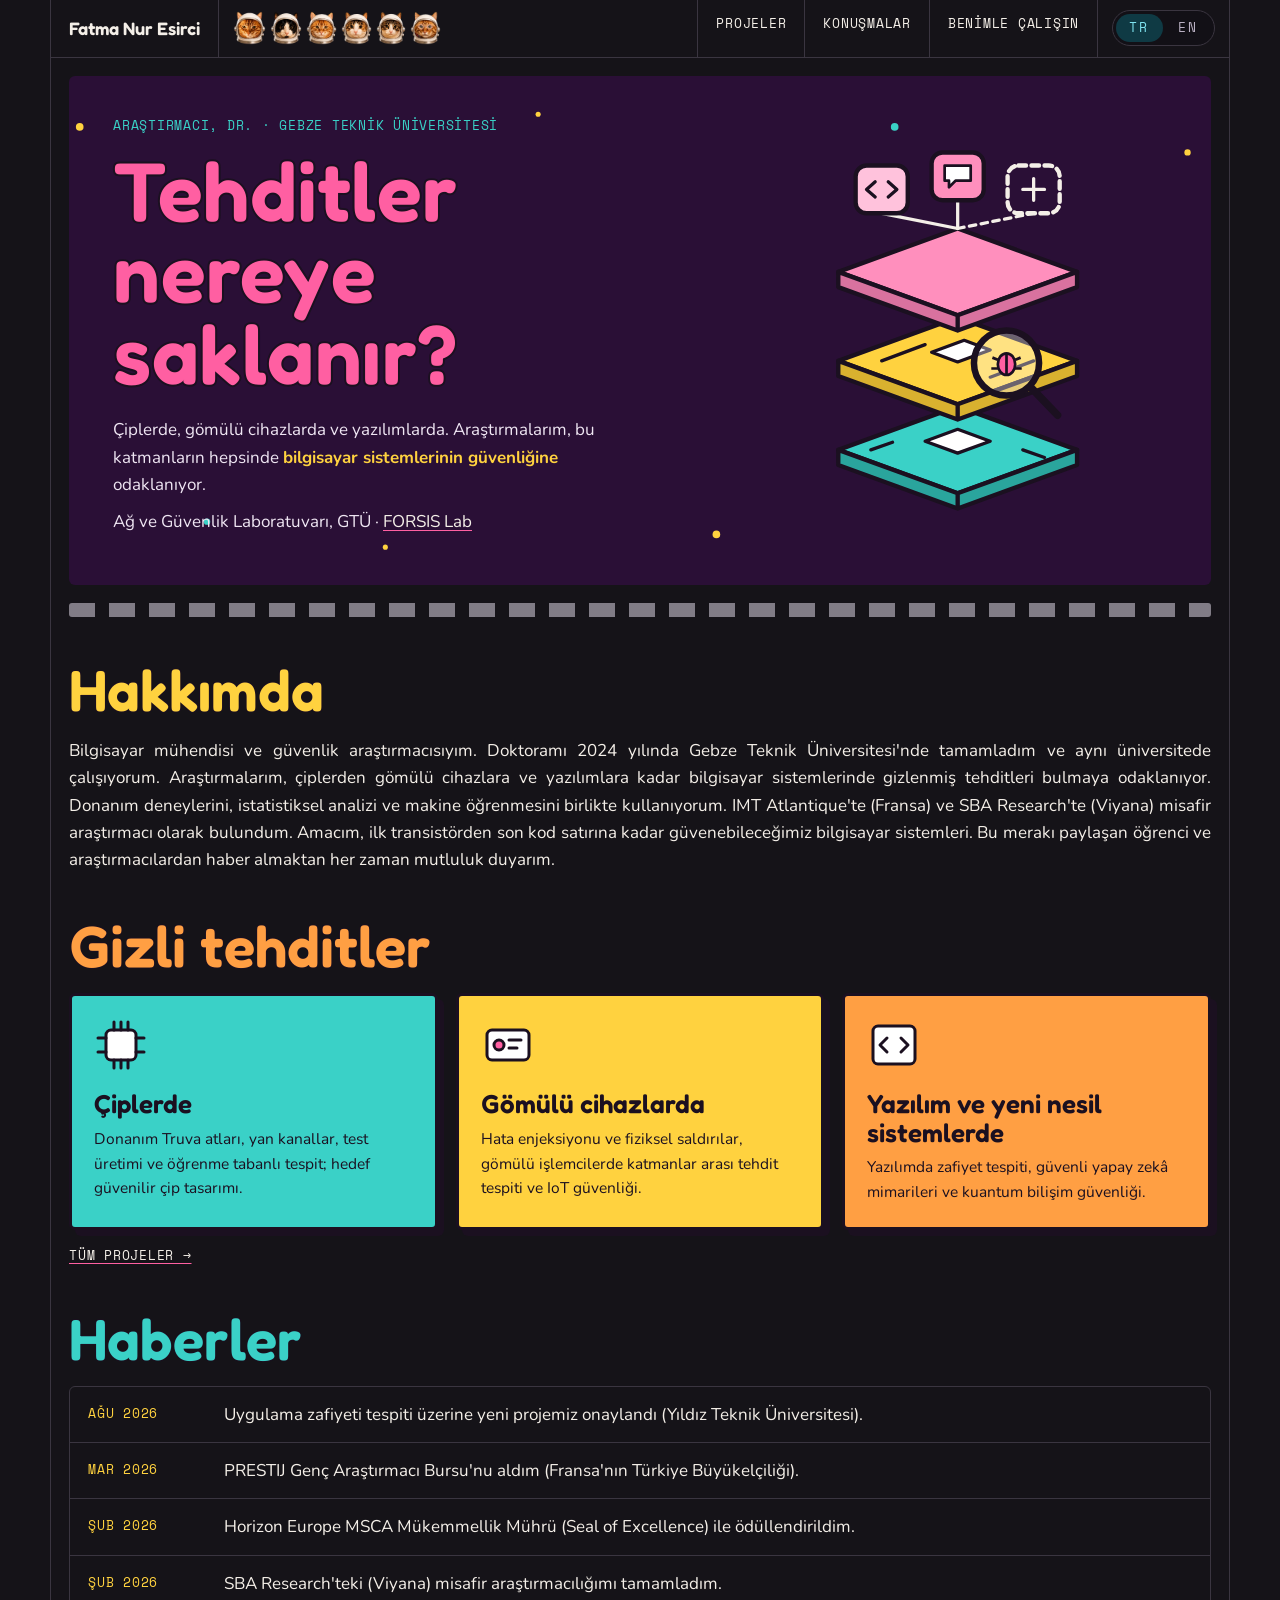
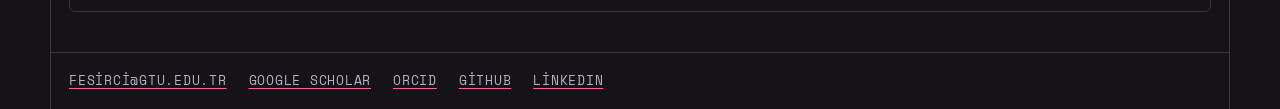
==== tr/index.html @ caffa5fe "Home: area cards cover current work and future directions Co-Authored-By: Claude Opus 5.5 <noreply@a" ====
<!doctype html>
<html lang="tr">
<head>
<meta charset="utf-8">
<meta name="viewport" content="width=device-width, initial-scale=1">
<meta name="description" content="Fatma Nur Esirci, Gebze Teknik Üniversitesi'nde bilgisayar mühendisi ve güvenlik araştırmacısı: donanım, gömülü cihaz ve yazılım güvenliği.">
<title>Fatma Nur Esirci</title>
<link rel="preconnect" href="https://fonts.googleapis.com">
<link href="https://fonts.googleapis.com/css2?family=Fredoka:wght@500;600;700&family=Nunito:wght@400;600;700&family=Space+Mono:wght@400;700&display=swap" rel="stylesheet">
<link rel="stylesheet" href="../site.css">
<link rel="icon" href="../img/avatar.svg" type="image/svg+xml">
</head>
<body>
<div class="frame">
  <nav class="top mono">
    <a class="who" href="index.html">Fatma Nur Esirci</a>
    <span class="crew" aria-hidden="true"><img src="../img/crew/cat-1.webp" alt=""><img src="../img/crew/cat-2.webp" alt=""><img src="../img/crew/cat-3.webp" alt=""><img src="../img/crew/cat-4.webp" alt=""><img src="../img/crew/cat-5.webp" alt=""><img src="../img/crew/cat-6-glasses.svg" alt=""></span>
    <a href="projects.html">Projeler</a><a href="talks.html">Konuşmalar</a><a href="work-with-me.html">Benimle çalışın</a>
    <span class="lang"><span class="langs"><a class="on" href="index.html" aria-current="page">TR</a><a href="../index.html">EN</a></span></span>
  </nav>

  <section class="hero">
    <svg class="stars" viewBox="0 0 1000 400" preserveAspectRatio="xMidYMid slice" aria-hidden="true">
      <g fill="#ffd23f"><circle cx="60" cy="40" r="3"/><circle cx="420" cy="30" r="2"/><circle cx="560" cy="360" r="3"/><circle cx="930" cy="60" r="2.5"/><circle cx="300" cy="370" r="2"/></g>
      <g fill="#3ad1c7"><circle cx="160" cy="350" r="2.5"/><circle cx="700" cy="40" r="3"/><circle cx="980" cy="330" r="2"/></g>
    </svg>
    <div class="text">
      <div class="mono kicker">Araştırmacı, Dr. · Gebze Teknik Üniversitesi</div>
      <h1 class="big">Tehditler<br>nereye saklanır?</h1>
      <p>Çiplerde, gömülü cihazlarda ve yazılımlarda. Araştırmalarım, bu katmanların hepsinde <b>bilgisayar sistemlerinin güvenliğine</b> odaklanıyor.</p>
      <p>Ağ ve Güvenlik Laboratuvarı, GTÜ · <a href="https://forsislab.com/">FORSIS Lab</a></p>
    </div>
    <svg class="art" viewBox="160 0 240 340" xmlns="http://www.w3.org/2000/svg" role="img" aria-label="('çip', 'tasarımı'), ('gömülü', 'cihazlar'), yazılım">
  <g stroke="#1b1020" stroke-width="4" stroke-linejoin="round" stroke-linecap="round">
    <path d="M170 280 L280 240 L390 280 L280 320 Z" fill="#3ad1c7"/><path d="M170 280 v14 L280 334 V320 Z M390 280 v14 L280 334 V320 Z" fill="#2aa59d"/><path d="M250 272 L280 261 L310 272 L280 283 Z" fill="#fff" stroke-width="3"/><path d="M200 280 l20 -7 M340 280 l20 7" fill="none" stroke-width="3"/>
    <path d="M170 198 L280 158 L390 198 L280 238 Z" fill="#ffd23f"/><path d="M170 198 v14 L280 252 V238 Z M390 198 v14 L280 252 V238 Z" fill="#d9b12f"/><path d="M256 190 L286 179 L310 188 L280 199 Z" fill="#fff" stroke-width="3"/><path d="M210 198 L250 183 M310 213 L350 198" fill="none" stroke-width="3"/>
    <path d="M170 116 L280 76 L390 116 L280 156 Z" fill="#ff8fbd"/><path d="M170 116 v14 L280 170 V156 Z M390 116 v14 L280 170 V156 Z" fill="#d9729f"/>
    <path d="M280 76 L210 62" fill="none" stroke="#f4efe8" stroke-width="3" /><path d="M280 76 L280 50" fill="none" stroke="#f4efe8" stroke-width="3" /><path d="M280 76 L350 62" fill="none" stroke="#f4efe8" stroke-width="3" stroke-dasharray="6 5"/><rect x="186" y="18" width="48" height="44" rx="10" fill="#ffc2dc"/><path d="M204 33 l-8 7 8 7 M216 33 l8 7 -8 7" fill="none" stroke-width="3"/><rect x="256" y="6" width="48" height="44" rx="10" fill="#ff8fbd"/><path d="M268 18 h24 v14 h-14 l-6 6 v-6 h-4 z" fill="#fff" stroke-width="2.5"/><rect x="326" y="18" width="48" height="44" rx="10" fill="none" stroke="#f4efe8" stroke-dasharray="7 5"/><path d="M350 30 v20 M340 40 h20" fill="none" stroke="#f4efe8" stroke-width="3"/>
    <circle cx="325" cy="200" r="30" fill="#fff" fill-opacity=".35" stroke-width="6"/>
    <path d="M347 222 L372 248" stroke-width="7"/>
  </g>
  <g stroke="#1b1020" stroke-width="2.5">
    <ellipse cx="325" cy="201" rx="8" ry="10" fill="#ff5fa2"/>
    <path d="M325 191 v20 M317 197 l-5 -2 M317 205 h-6 M333 197 l5 -2 M333 205 h6" fill="none"/>
  </g>
</svg>
  </section>
  <div class="rail"></div>

  <h2 class="sec-title t-yellow">Hakkımda</h2>
  <p class="about">Bilgisayar mühendisi ve güvenlik araştırmacısıyım. Doktoramı 2024 yılında Gebze Teknik Üniversitesi'nde tamamladım ve aynı üniversitede çalışıyorum. Araştırmalarım, çiplerden gömülü cihazlara ve yazılımlara kadar bilgisayar sistemlerinde gizlenmiş tehditleri bulmaya odaklanıyor. Donanım deneylerini, istatistiksel analizi ve makine öğrenmesini birlikte kullanıyorum. IMT Atlantique'te (Fransa) ve SBA Research'te (Viyana) misafir araştırmacı olarak bulundum. Amacım, ilk transistörden son kod satırına kadar güvenebileceğimiz bilgisayar sistemleri. Bu merakı paylaşan öğrenci ve araştırmacılardan haber almaktan her zaman mutluluk duyarım.</p>

  <h2 class="sec-title">Gizli tehditler</h2>
  <div class="cards">
    <div class="card c1">
      <svg viewBox="0 0 54 54" aria-hidden="true"><rect x="12" y="12" width="30" height="30" rx="5" fill="#fff" stroke="#1b1020" stroke-width="3"/><g stroke="#1b1020" stroke-width="3" stroke-linecap="round"><path d="M20 4v8M27 4v8M34 4v8M20 42v8M27 42v8M34 42v8M4 20h8M4 34h8M42 20h8M42 34h8"/></g></svg>
      <h3>Çiplerde</h3><p>Donanım Truva atları, yan kanallar, test üretimi ve öğrenme tabanlı tespit; hedef güvenilir çip tasarımı.</p>
    </div>
    <div class="card c2">
      <svg viewBox="0 0 54 54" aria-hidden="true"><rect x="6" y="12" width="42" height="30" rx="5" fill="#fff" stroke="#1b1020" stroke-width="3"/><circle cx="18" cy="27" r="5" fill="#ff5fa2" stroke="#1b1020" stroke-width="3"/><path d="M28 22h12M28 30h8" stroke="#1b1020" stroke-width="3" stroke-linecap="round"/></svg>
      <h3>Gömülü cihazlarda</h3><p>Hata enjeksiyonu ve fiziksel saldırılar, gömülü işlemcilerde katmanlar arası tehdit tespiti ve IoT güvenliği.</p>
    </div>
    <div class="card c3">
      <svg viewBox="0 0 54 54" aria-hidden="true"><rect x="6" y="8" width="42" height="38" rx="5" fill="#fff" stroke="#1b1020" stroke-width="3"/><path d="M20 20l-7 7 7 7M34 20l7 7-7 7" fill="none" stroke="#1b1020" stroke-width="3" stroke-linecap="round" stroke-linejoin="round"/></svg>
      <h3>Yazılım ve yeni nesil sistemlerde</h3><p>Yazılımda zafiyet tespiti, güvenli yapay zekâ mimarileri ve kuantum bilişim güvenliği.</p>
    </div>
  </div>
  <p class="more mono"><a href="projects.html">Tüm projeler →</a></p>

  <h2 class="sec-title t-teal">Haberler</h2>
  <ul class="list">
    <li><span class="mono">Ağu 2026</span><span>Uygulama zafiyeti tespiti üzerine yeni projemiz onaylandı (Yıldız Teknik Üniversitesi).</span></li>
    <li><span class="mono">Mar 2026</span><span>PRESTIJ Genç Araştırmacı Bursu'nu aldım (Fransa'nın Türkiye Büyükelçiliği).</span></li>
    <li><span class="mono">Şub 2026</span><span>Horizon Europe MSCA Mükemmellik Mührü (Seal of Excellence) ile ödüllendirildim.</span></li>
    <li><span class="mono">Şub 2026</span><span>SBA Research'teki (Viyana) misafir araştırmacılığımı tamamladım.</span></li>
  </ul>

  <footer class="mono">
    <a href="mailto:fesirci@gtu.edu.tr">fesirci@gtu.edu.tr</a><a href="https://scholar.google.com/citations?user=NrHuFlYAAAAJ">Google Scholar</a><a href="https://orcid.org/0000-0001-9026-2829">ORCID</a><a href="https://github.com/Esirci">GitHub</a><a href="https://www.linkedin.com/in/fatmanuresirci">LinkedIn</a>
  </footer>
</div>
</body>
</html>
---- site.css ----
/* Ortak stil: renkli tarz (koyu zemin, mor panel, pembe/turuncu/turkuaz/sarı vurgular) */
:root {
  --bg:#151318; --line:#3a3540; --panel:#2a0f36; --box:#1d1922;
  --fg:#f4efe8; --muted:#b9b0c2; --ink:#1b1020;
  --pink:#ff5fa2; --orange:#ff9f43; --teal:#3ad1c7; --yellow:#ffd23f;
}

* { box-sizing:border-box; }
body { margin:0; background:var(--bg); color:var(--fg); font:17px/1.6 Nunito, system-ui, sans-serif; }
a { color:var(--fg); text-decoration-color:var(--pink); text-underline-offset:3px; }
a:hover { color:var(--yellow); }
.mono { font-family:"Space Mono", monospace; font-size:12.5px; letter-spacing:.06em; text-transform:uppercase; }
.frame { max-width:1180px; margin:0 auto; border-left:1px solid var(--line); border-right:1px solid var(--line); min-height:100vh; }

/* Üst menü: kutucuklara bölünmüş */
.top { display:flex; flex-wrap:wrap; border-bottom:1px solid var(--line); }
.top > * { padding:14px 18px; border-right:1px solid var(--line); text-decoration:none; }
.top .who { font-family:Fredoka, sans-serif; font-weight:600; font-size:18px; text-transform:none; letter-spacing:0; }
.top a:hover, .top a.on { background:var(--panel); color:var(--yellow); }
.top .lang { border-right:0; color:var(--muted); }

/* Mor panel: ana sayfada büyük, alt sayfalarda kısa */
.hero { position:relative; margin:18px; background:var(--panel); border-radius:6px; overflow:hidden; display:grid; grid-template-columns:minmax(0,1.15fr) minmax(0,.85fr); align-items:center; min-height:380px; }
.hero .text { padding:40px 0 40px 44px; position:relative; z-index:1; }
.hero p { max-width:540px; margin:0 0 10px; color:#efe6f3; }
.hero p b { color:var(--yellow); font-weight:700; }
.hero .art { height:100%; min-height:300px; }
.kicker { color:var(--teal); margin-bottom:14px; }
.stars { position:absolute; inset:0; width:100%; height:100%; pointer-events:none; }
.big { font-family:Fredoka, sans-serif; font-weight:600; font-size:clamp(44px, 6.5vw, 84px); line-height:.98; margin:0 0 22px; color:var(--pink); paint-order:stroke fill; -webkit-text-stroke:4px var(--ink); letter-spacing:.5px; }
.page-hero { position:relative; margin:18px; background:var(--panel); border-radius:6px; overflow:hidden; padding:36px 44px 32px; }
.page-hero .big { font-size:clamp(40px, 5.5vw, 68px); margin-bottom:14px; }
.page-hero p { max-width:720px; margin:0; color:#efe6f3; position:relative; }
.rail { height:14px; margin:0 18px; background:repeating-linear-gradient(90deg, #d9d2e0 0 26px, transparent 26px 40px); opacity:.55; border-radius:3px; }

/* Bölüm başlıkları */
.sec-title { font-family:Fredoka, sans-serif; font-weight:600; font-size:clamp(34px, 4.6vw, 58px); line-height:1; margin:44px 18px 18px; color:var(--orange); -webkit-text-stroke:2px var(--ink); paint-order:stroke fill; }
.t-pink { color:var(--pink); } .t-teal { color:var(--teal); } .t-yellow { color:var(--yellow); } .t-orange { color:var(--orange); }
.about { margin:0 18px; text-align:justify; hyphens:auto; }

/* Renkli kartlar (ana sayfa ve Benimle çalışın) */
.cards { display:grid; grid-template-columns:repeat(auto-fit, minmax(230px, 1fr)); gap:18px; margin:0 18px; }
.card { border-radius:6px; padding:22px; color:var(--ink); border:3px solid var(--ink); box-shadow:6px 6px 0 var(--ink); }
.card a { color:var(--ink); }
.c1 { background:var(--teal); } .c2 { background:var(--yellow); } .c3 { background:var(--orange); }
.card h3 { font-family:Fredoka, sans-serif; font-weight:600; font-size:26px; line-height:1.1; margin:10px 0 8px; }
.card p { margin:0; font-size:15.5px; }
.card svg { width:54px; height:54px; }
.more { margin:16px 18px 0; }

/* Kutulu listeler (haberler, konuşmalar, adımlar) */
.list { margin:0 18px; border:1px solid var(--line); border-radius:6px; padding:0; }
.list li { list-style:none; display:grid; grid-template-columns:120px 1fr; gap:16px; padding:14px 18px; border-bottom:1px solid var(--line); }
.list li:last-child { border-bottom:0; }
.list .mono { color:var(--yellow); padding-top:3px; }
.list .where { display:block; color:var(--muted); font-size:15px; }
.list.pink .mono { color:var(--pink); } .list.teal .mono { color:var(--teal); }

/* Projeler: katman başına renkli proje kutuları */
.plist { display:grid; gap:14px; margin:0 18px; }
.pcard { background:var(--box); border:1px solid var(--line); border-left:8px solid var(--c, var(--teal)); border-radius:6px; padding:18px 22px; display:grid; grid-template-columns:120px 1fr; gap:22px; align-items:start; }
.pcard > img { width:120px; height:120px; display:block; }
.pcard h4 { font-family:Fredoka, sans-serif; font-weight:500; font-size:21px; line-height:1.2; margin:0 0 6px; }
.pcard .meta { color:var(--c, var(--teal)); margin:0 0 8px; }
.pcard p { margin:0; color:#ddd5e4; font-size:16px; }
.pcard ul { margin:8px 0 0; padding-left:20px; color:#ddd5e4; font-size:15.5px; }
.pcard li { margin:3px 0; }
.pcard li::marker { color:var(--c, var(--teal)); }
.status { display:inline-block; background:var(--c, var(--teal)); color:var(--ink); border-radius:99px; padding:0 9px; margin-left:6px; font-weight:700; }
.l1 { --c:var(--teal); } .l2 { --c:var(--yellow); } .l3 { --c:var(--orange); } .l4 { --c:var(--muted); }

footer { border-top:1px solid var(--line); margin-top:40px; padding:18px; color:var(--muted); display:flex; flex-wrap:wrap; gap:8px 22px; }
footer a { color:var(--muted); }

@media (max-width:820px) {
  .hero { grid-template-columns:1fr; }
  .hero .text { padding:32px 24px 0; }
  .hero .art { min-height:240px; }
  .page-hero { padding:28px 24px; }
  .cards { grid-template-columns:1fr; }
  .list li { grid-template-columns:1fr; gap:2px; }
  .pcard { grid-template-columns:1fr; gap:12px; }
  .pcard > img { width:88px; height:88px; }
}

/* Büyük ekranlar (geniş monitör, TV): bütün tasarım orantılı büyür */
@media (min-width:1600px) { html { zoom:1.25; } }
@media (min-width:2200px) { html { zoom:1.6; } }
@media (min-width:3000px) { html { zoom:2.1; } }
.top .who { display:flex; align-items:center; gap:10px; }
.top .who img { width:36px; height:36px; display:block; }
.top .crew { flex:1; display:flex; align-items:center; gap:4px; padding:6px 14px; }
.top .crew img { height:34px; width:auto; display:block; }
@media (max-width:820px) { .top .crew { display:none; } .top .who { flex:1; } }
.hero .art { width:100%; height:auto; min-height:0; padding:18px 22px 18px 0; box-sizing:border-box; }
.hero .art { max-height:385px; padding-top:8px; padding-bottom:8px; }

/* Dil seçici: TR / EN hap düğmesi */
.top .lang { display:flex; align-items:center; padding:8px 14px; border-right:0; }
.langs { display:inline-flex; gap:2px; padding:3px; border:1px solid var(--line); border-radius:99px; background:#121016; }
.langs a { padding:4px 13px; border-radius:99px; text-decoration:none; color:var(--muted); letter-spacing:.18em; }
.langs a:hover { color:var(--fg); }
.langs a.on { background:#0f3a44; color:#7fe3f0; }
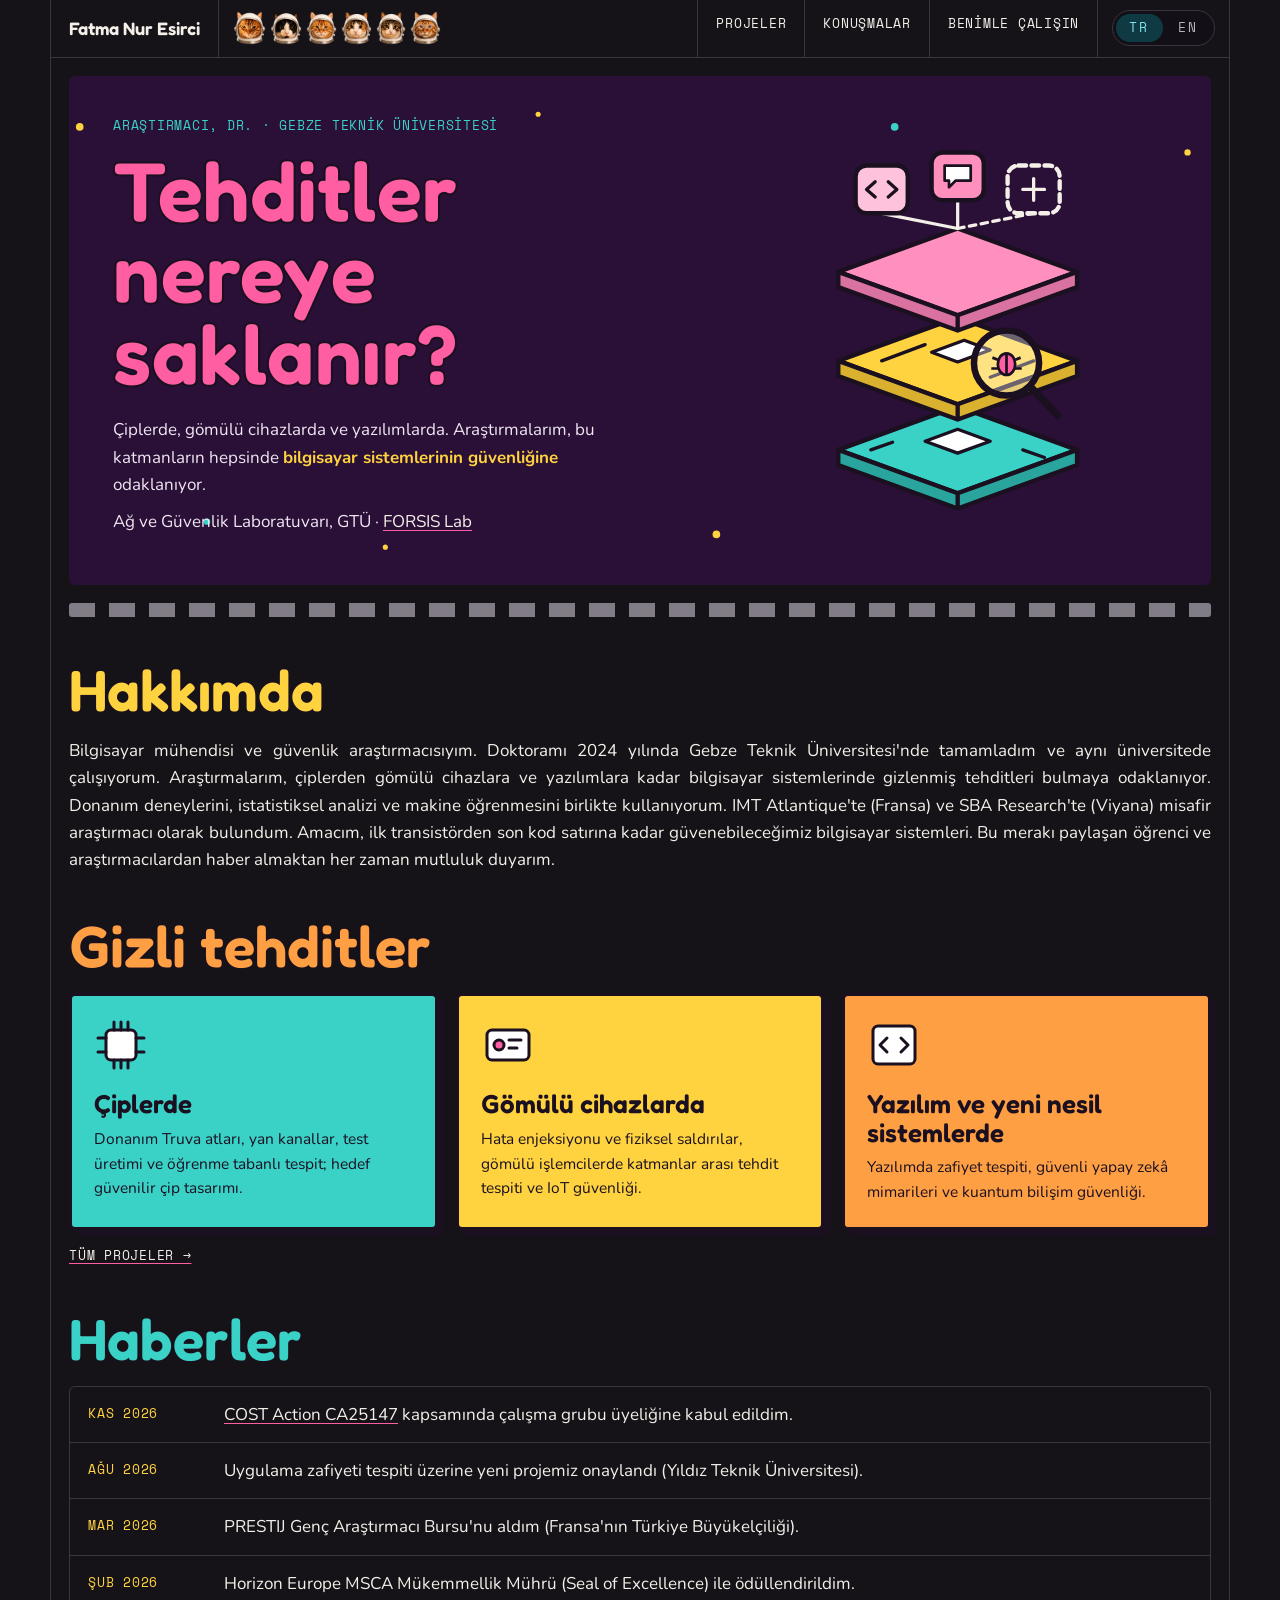
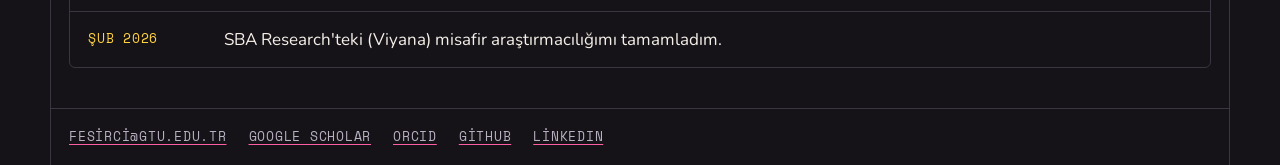
==== commit e90b60c0: "News: COST Action CA25147 working group membership Co-Authored-By: Claude Opus 5.5 <noreply@anthropi" ====
--- a/tr/index.html
+++ b/tr/index.html
@@ -5,6 +5,31 @@
 <meta name="viewport" content="width=device-width, initial-scale=1">
 <meta name="description" content="Fatma Nur Esirci, Gebze Teknik Üniversitesi'nde bilgisayar mühendisi ve güvenlik araştırmacısı: donanım, gömülü cihaz ve yazılım güvenliği.">
 <title>Fatma Nur Esirci</title>
+<link rel="canonical" href="https://fatmanuresirci.github.io/tr/">
+<link rel="alternate" hreflang="en" href="https://fatmanuresirci.github.io/">
+<link rel="alternate" hreflang="tr" href="https://fatmanuresirci.github.io/tr/">
+<link rel="alternate" hreflang="x-default" href="https://fatmanuresirci.github.io/">
+<meta property="og:type" content="profile">
+<meta property="og:title" content="Fatma Nur Esirci">
+<meta property="og:description" content="Fatma Nur Esirci, Gebze Teknik Üniversitesi'nde bilgisayar mühendisi ve güvenlik araştırmacısı: donanım, gömülü cihaz ve yazılım güvenliği.">
+<meta property="og:url" content="https://fatmanuresirci.github.io/tr/">
+<meta property="og:locale" content="tr_TR">
+<script type="application/ld+json">
+{
+ "@context": "https://schema.org",
+ "@type": "Person",
+ "@id": "https://fatmanuresirci.github.io/#person",
+ "name": "Fatma Nur Esirci",
+ "url": "https://fatmanuresirci.github.io/",
+ "email": "mailto:fesirci@gtu.edu.tr",
+ "sameAs": [
+  "https://orcid.org/0000-0001-9026-2829",
+  "https://scholar.google.com/citations?user=NrHuFlYAAAAJ",
+  "https://www.linkedin.com/in/fatmanuresirci",
+  "https://github.com/Esirci"
+ ]
+}
+</script>
 <link rel="preconnect" href="https://fonts.googleapis.com">
 <link href="https://fonts.googleapis.com/css2?family=Fredoka:wght@500;600;700&family=Nunito:wght@400;600;700&family=Space+Mono:wght@400;700&display=swap" rel="stylesheet">
 <link rel="stylesheet" href="../site.css">
@@ -69,6 +94,7 @@
 
   <h2 class="sec-title t-teal">Haberler</h2>
   <ul class="list">
+    <li><span class="mono">Kas 2026</span><span><a href="https://www.cost.eu/actions/CA25147/">COST Action CA25147</a> kapsamında çalışma grubu üyeliğine kabul edildim.</span></li>
     <li><span class="mono">Ağu 2026</span><span>Uygulama zafiyeti tespiti üzerine yeni projemiz onaylandı (Yıldız Teknik Üniversitesi).</span></li>
     <li><span class="mono">Mar 2026</span><span>PRESTIJ Genç Araştırmacı Bursu'nu aldım (Fransa'nın Türkiye Büyükelçiliği).</span></li>
     <li><span class="mono">Şub 2026</span><span>Horizon Europe MSCA Mükemmellik Mührü (Seal of Excellence) ile ödüllendirildim.</span></li>
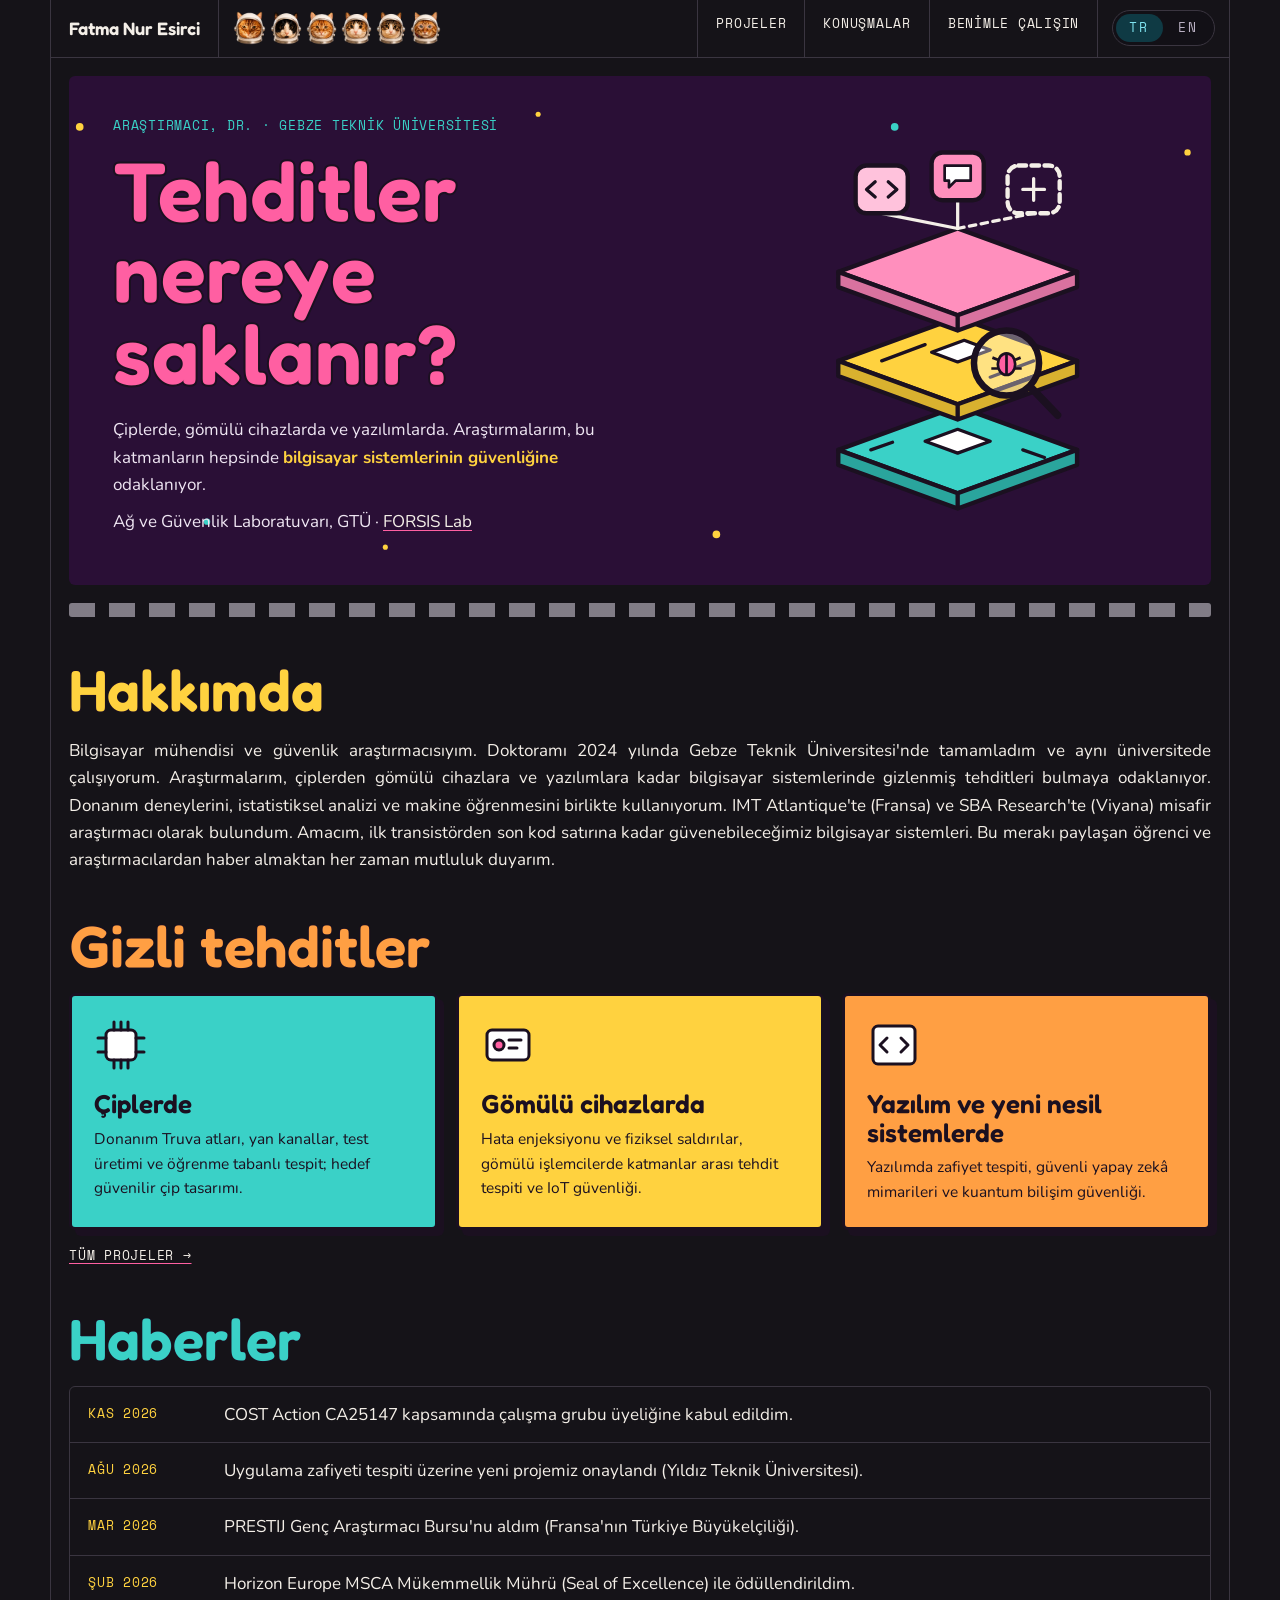
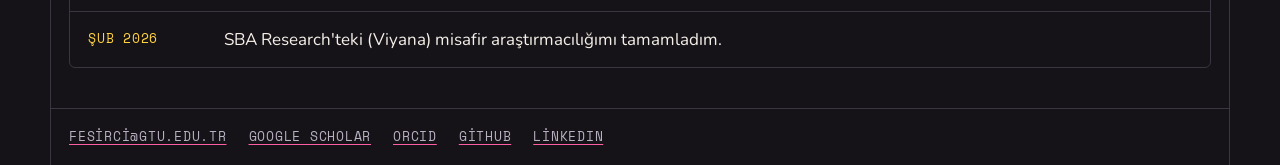
==== commit cd3fbf2e: "News: COST line without link Co-Authored-By: Claude Opus 5.5 <noreply@anthropic.com>" ====
--- a/tr/index.html
+++ b/tr/index.html
@@ -94,7 +94,7 @@
 
   <h2 class="sec-title t-teal">Haberler</h2>
   <ul class="list">
-    <li><span class="mono">Kas 2026</span><span><a href="https://www.cost.eu/actions/CA25147/">COST Action CA25147</a> kapsamında çalışma grubu üyeliğine kabul edildim.</span></li>
+    <li><span class="mono">Kas 2026</span><span>COST Action CA25147 kapsamında çalışma grubu üyeliğine kabul edildim.</span></li>
     <li><span class="mono">Ağu 2026</span><span>Uygulama zafiyeti tespiti üzerine yeni projemiz onaylandı (Yıldız Teknik Üniversitesi).</span></li>
     <li><span class="mono">Mar 2026</span><span>PRESTIJ Genç Araştırmacı Bursu'nu aldım (Fransa'nın Türkiye Büyükelçiliği).</span></li>
     <li><span class="mono">Şub 2026</span><span>Horizon Europe MSCA Mükemmellik Mührü (Seal of Excellence) ile ödüllendirildim.</span></li>
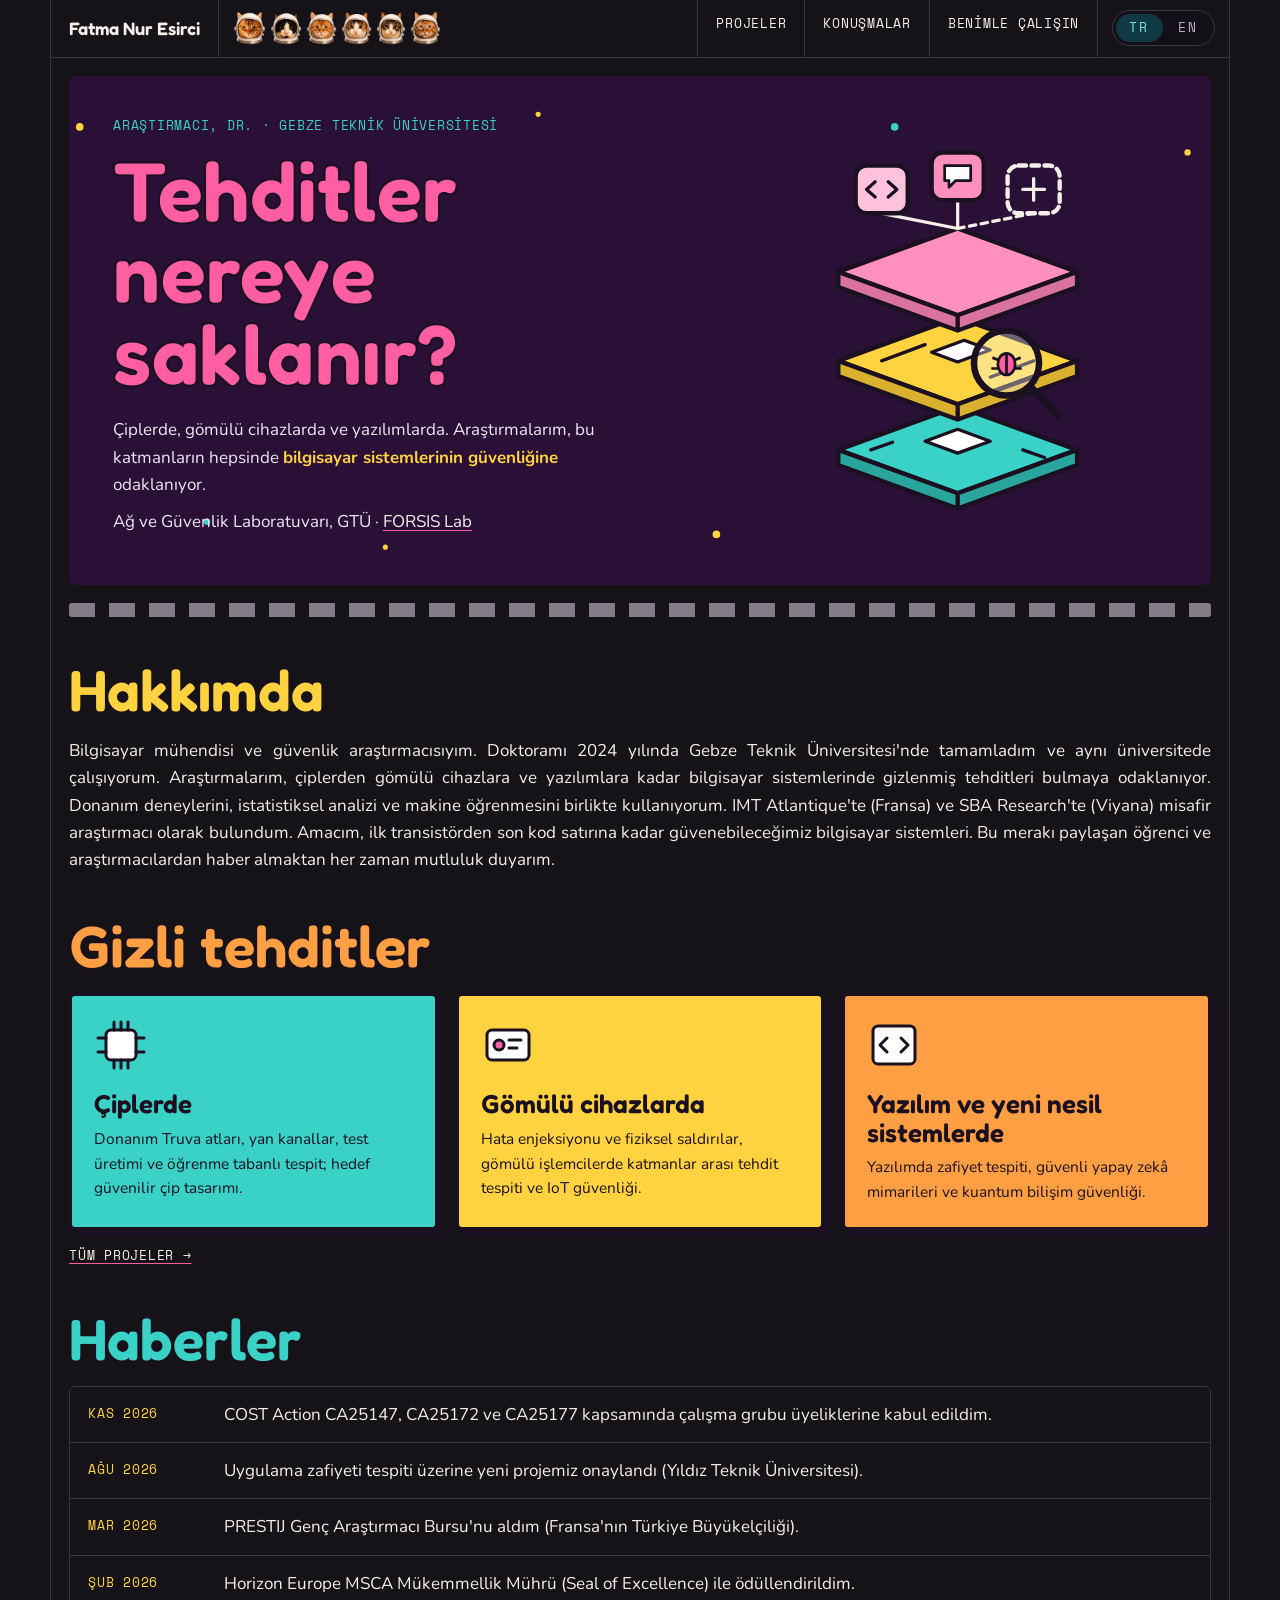
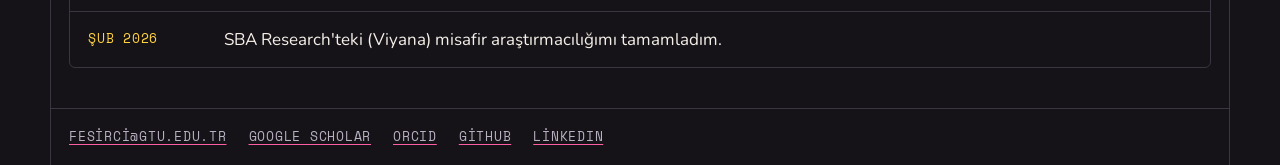
==== commit 729530b0: "News: two more COST Action working group memberships Co-Authored-By: Claude Opus 5.5 <noreply@anthro" ====
--- a/tr/index.html
+++ b/tr/index.html
@@ -9,11 +9,23 @@
 <link rel="alternate" hreflang="en" href="https://fatmanuresirci.github.io/">
 <link rel="alternate" hreflang="tr" href="https://fatmanuresirci.github.io/tr/">
 <link rel="alternate" hreflang="x-default" href="https://fatmanuresirci.github.io/">
+<meta property="og:site_name" content="Fatma Nur Esirci">
 <meta property="og:type" content="profile">
 <meta property="og:title" content="Fatma Nur Esirci">
 <meta property="og:description" content="Fatma Nur Esirci, Gebze Teknik Üniversitesi'nde bilgisayar mühendisi ve güvenlik araştırmacısı: donanım, gömülü cihaz ve yazılım güvenliği.">
 <meta property="og:url" content="https://fatmanuresirci.github.io/tr/">
 <meta property="og:locale" content="tr_TR">
+<script type="application/ld+json">
+{
+ "@context": "https://schema.org",
+ "@type": "WebSite",
+ "name": "Fatma Nur Esirci",
+ "alternateName": [
+  "Fatma Nur Esirci Personal Website"
+ ],
+ "url": "https://fatmanuresirci.github.io/"
+}
+</script>
 <script type="application/ld+json">
 {
  "@context": "https://schema.org",
@@ -94,7 +106,7 @@
 
   <h2 class="sec-title t-teal">Haberler</h2>
   <ul class="list">
-    <li><span class="mono">Kas 2026</span><span>COST Action CA25147 kapsamında çalışma grubu üyeliğine kabul edildim.</span></li>
+    <li><span class="mono">Kas 2026</span><span>COST Action CA25147, CA25172 ve CA25177 kapsamında çalışma grubu üyeliklerine kabul edildim.</span></li>
     <li><span class="mono">Ağu 2026</span><span>Uygulama zafiyeti tespiti üzerine yeni projemiz onaylandı (Yıldız Teknik Üniversitesi).</span></li>
     <li><span class="mono">Mar 2026</span><span>PRESTIJ Genç Araştırmacı Bursu'nu aldım (Fransa'nın Türkiye Büyükelçiliği).</span></li>
     <li><span class="mono">Şub 2026</span><span>Horizon Europe MSCA Mükemmellik Mührü (Seal of Excellence) ile ödüllendirildim.</span></li>
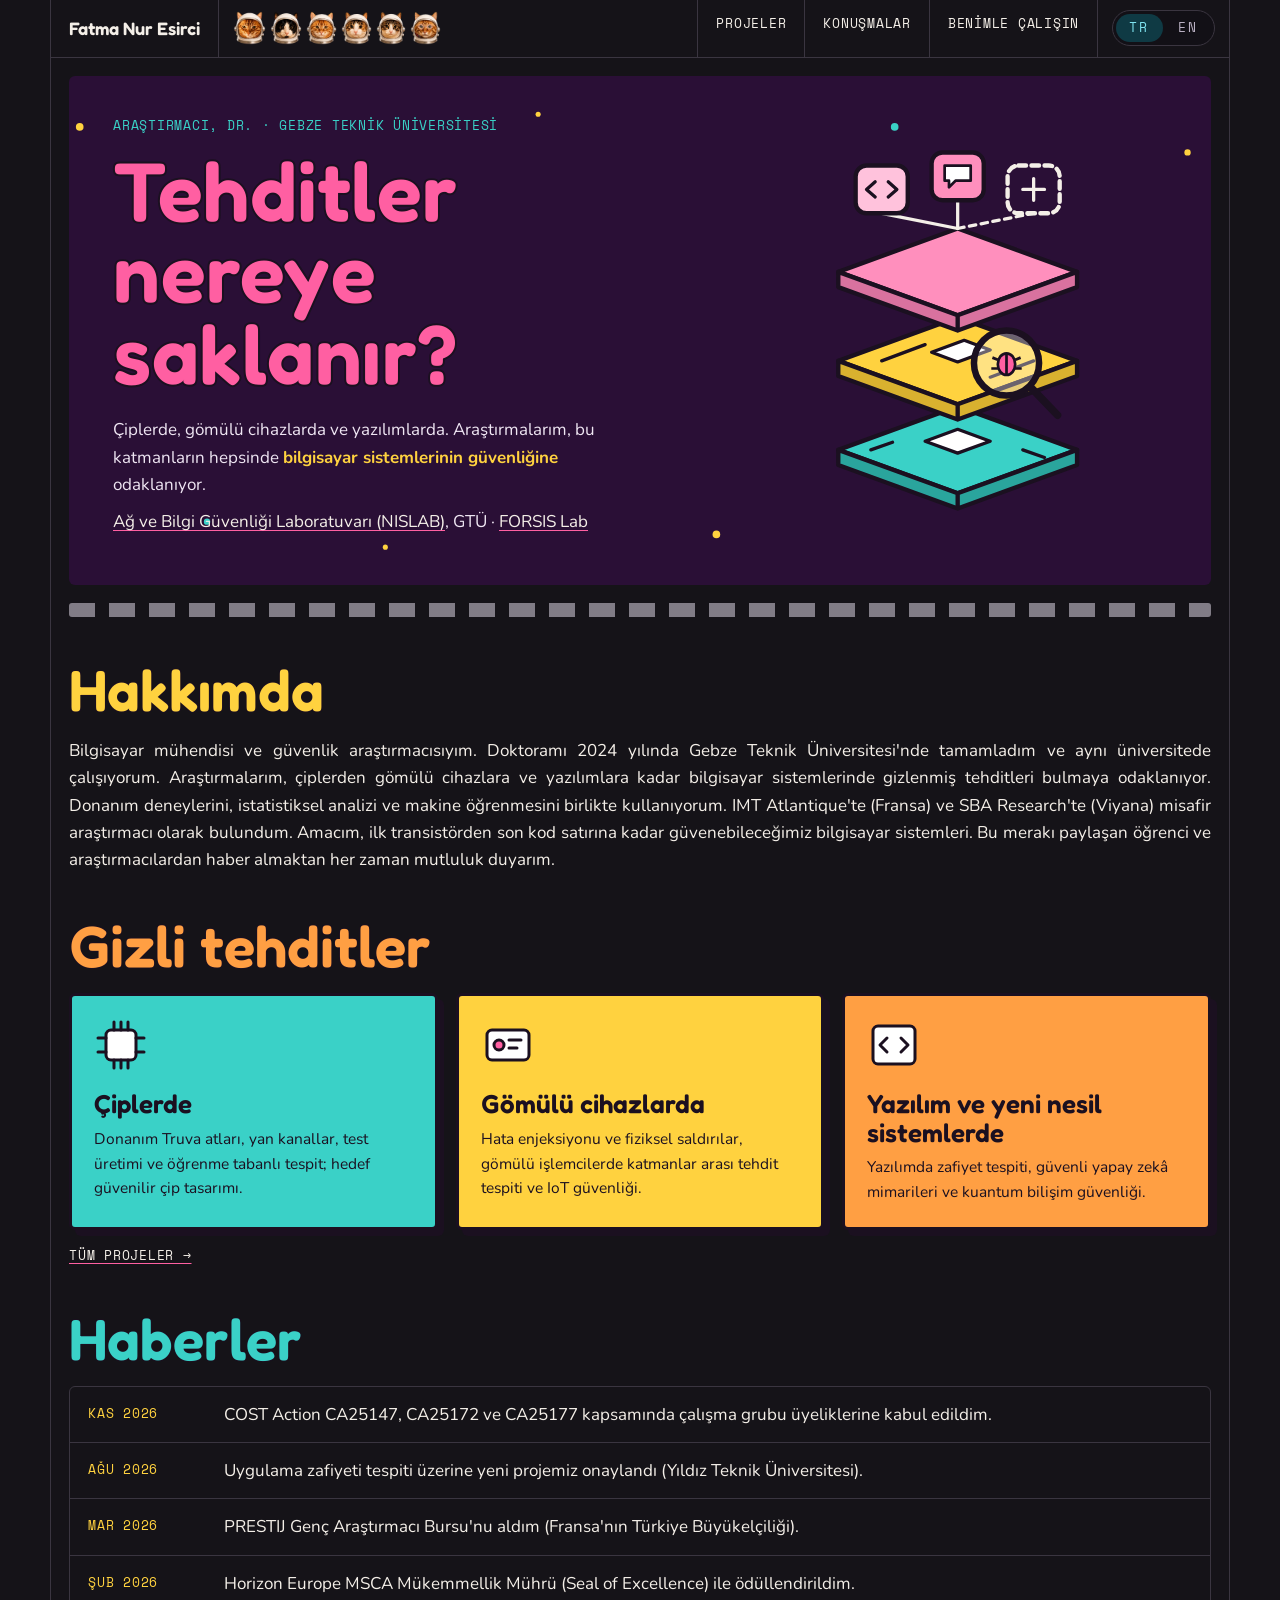
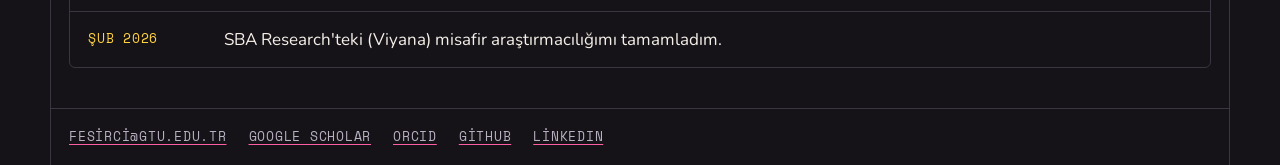
==== commit c595c66e: "Link NISLAB lab page on home (TR/EN) Co-Authored-By: Claude Opus 5.5 <noreply@anthropic.com>" ====
--- a/tr/index.html
+++ b/tr/index.html
@@ -65,7 +65,7 @@
       <div class="mono kicker">Araştırmacı, Dr. · Gebze Teknik Üniversitesi</div>
       <h1 class="big">Tehditler<br>nereye saklanır?</h1>
       <p>Çiplerde, gömülü cihazlarda ve yazılımlarda. Araştırmalarım, bu katmanların hepsinde <b>bilgisayar sistemlerinin güvenliğine</b> odaklanıyor.</p>
-      <p>Ağ ve Güvenlik Laboratuvarı, GTÜ · <a href="https://forsislab.com/">FORSIS Lab</a></p>
+      <p><a href="https://www.gtu.edu.tr/kategori/1799/0/display.aspx">Ağ ve Bilgi Güvenliği Laboratuvarı (NISLAB)</a>, GTÜ · <a href="https://forsislab.com/">FORSIS Lab</a></p>
     </div>
     <svg class="art" viewBox="160 0 240 340" xmlns="http://www.w3.org/2000/svg" role="img" aria-label="('çip', 'tasarımı'), ('gömülü', 'cihazlar'), yazılım">
   <g stroke="#1b1020" stroke-width="4" stroke-linejoin="round" stroke-linecap="round">
